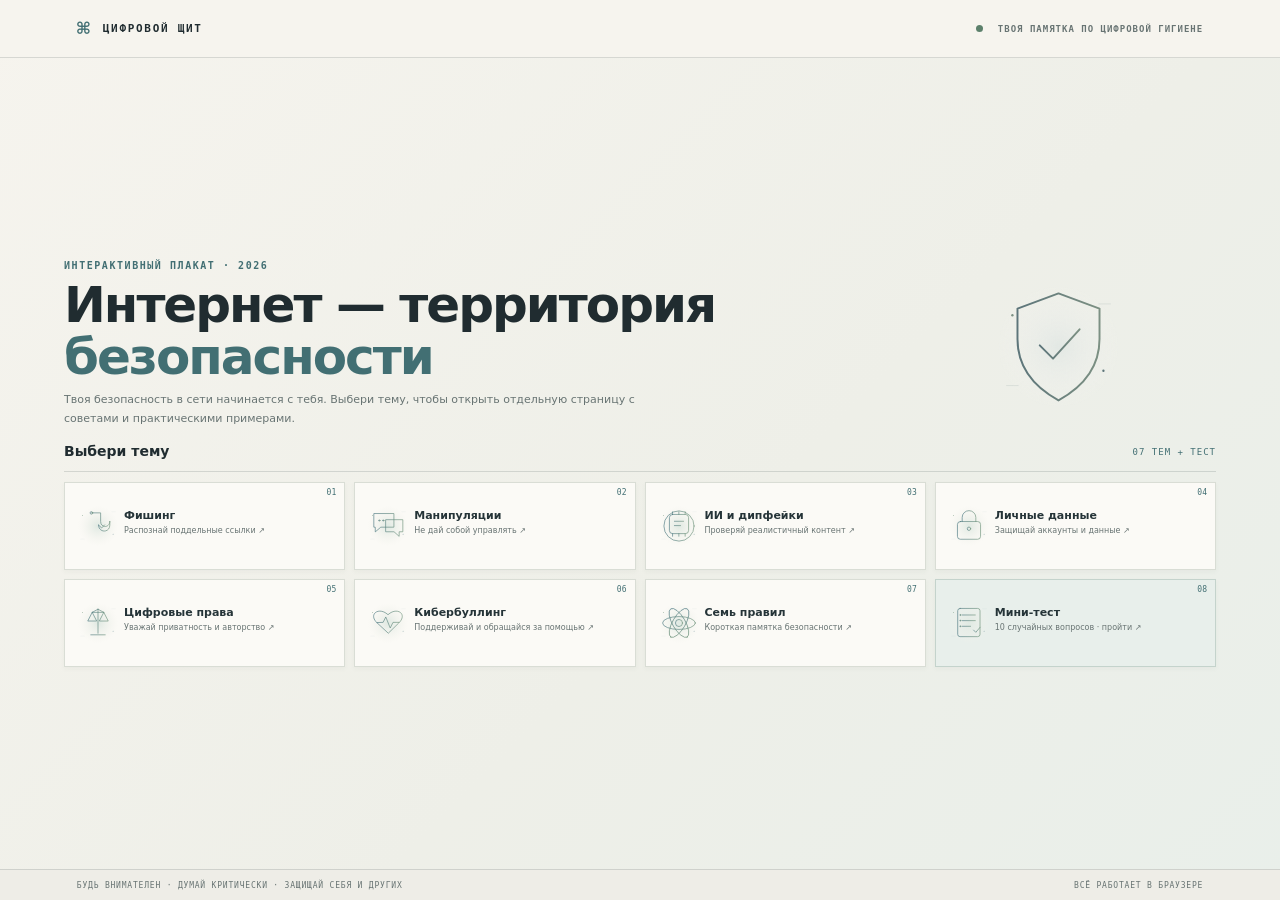
==== index.html @ f597c9ba "First version" ====
<!doctype html><html lang="ru"><head><meta charset="utf-8"><meta name="viewport" content="width=device-width,initial-scale=1"><meta name="theme-color" content="#f3f2ec"><meta name="description" content="Интернет — территория безопасности. Выбери тему и изучай цифровую безопасность."><title>Интернет — территория безопасности</title><link rel="stylesheet" href="style.css"><link rel="stylesheet" href="light-theme.css"></head><body class="home-page"><header class="home-header"><a class="brand" href="index.html"><span class="brand-mark">⌘</span><span>ЦИФРОВОЙ ЩИТ</span></a><span class="home-status"><i></i> ТВОЯ ПАМЯТКА ПО ЦИФРОВОЙ ГИГИЕНЕ</span></header><main class="home-main"><section class="home-intro"><div class="home-copy"><p class="eyebrow">ИНТЕРАКТИВНЫЙ ПЛАКАТ · 2026</p><h1>Интернет — территория <span>безопасности</span></h1><p>Твоя безопасность в сети начинается с тебя. Выбери тему, чтобы открыть отдельную страницу с советами и практическими примерами.</p></div><img src="assets/images/hero-cybersecurity.svg" alt="Цифровой щит защищает устройства" class="home-art"></section><div class="topic-head"><h2>Выбери тему</h2><span>07 ТЕМ + ТЕСТ</span></div><nav class="topic-grid" aria-label="Темы плаката"><a class="topic-tile" href="topics/phishing.html"><span class="topic-n">01</span><img src="assets/images/phishing.svg" alt=""><b>Фишинг</b><span>Распознай поддельные ссылки ↗</span></a><a class="topic-tile" href="topics/social-engineering.html"><span class="topic-n">02</span><img src="assets/images/social-engineering.svg" alt=""><b>Манипуляции</b><span>Не дай собой управлять ↗</span></a><a class="topic-tile" href="topics/ai.html"><span class="topic-n">03</span><img src="assets/images/artificial-intelligence.svg" alt=""><b>ИИ и дипфейки</b><span>Проверяй реалистичный контент ↗</span></a><a class="topic-tile" href="topics/data.html"><span class="topic-n">04</span><img src="assets/images/data-protection.svg" alt=""><b>Личные данные</b><span>Защищай аккаунты и данные ↗</span></a><a class="topic-tile" href="topics/rights.html"><span class="topic-n">05</span><img src="assets/images/digital-law.svg" alt=""><b>Цифровые права</b><span>Уважай приватность и авторство ↗</span></a><a class="topic-tile" href="topics/bullying.html"><span class="topic-n">06</span><img src="assets/images/cyberbullying.svg" alt=""><b>Кибербуллинг</b><span>Поддерживай и обращайся за помощью ↗</span></a><a class="topic-tile" href="topics/rules.html"><span class="topic-n">07</span><img src="assets/images/security-rules.svg" alt=""><b>Семь правил</b><span>Короткая памятка безопасности ↗</span></a><a class="topic-tile topic-quiz-tile" href="quiz.html"><span class="topic-n">08</span><img src="assets/images/quiz.svg" alt=""><b>Мини-тест</b><span>10 случайных вопросов · пройти ↗</span></a></nav></main><footer class="home-footer"><span>БУДЬ ВНИМАТЕЛЕН · ДУМАЙ КРИТИЧЕСКИ · ЗАЩИЩАЙ СЕБЯ И ДРУГИХ</span><span>ВСЁ РАБОТАЕТ В БРАУЗЕРЕ</span></footer></body></html>
---- style.css ----
:root{--bg:#0b1220;--bg2:#101b2d;--card:#17263d;--card2:#1c2d46;--cyan:#00c2ff;--mint:#00d6a3;--text:#f1f5f9;--muted:#94a3b8;--line:rgba(148,163,184,.17);--pink:#ff5c70;--amber:#ffb547;--mono:ui-monospace,'Cascadia Code',Consolas,monospace;--sans:system-ui,-apple-system,'Segoe UI',Arial,sans-serif}*{box-sizing:border-box}html{scroll-behavior:smooth;scroll-padding-top:90px}body{margin:0;background:var(--bg);color:var(--text);font-family:var(--sans);font-size:15px;line-height:1.7;overflow-x:hidden}a{color:inherit;text-decoration:none}button{font:inherit;color:inherit}.skip-link{position:absolute;z-index:20;top:-60px;left:16px;padding:10px 15px;background:var(--cyan);color:var(--bg)}.skip-link:focus{top:12px}:focus-visible{outline:3px solid var(--mint)!important;outline-offset:4px}.site-header{height:78px;display:flex;align-items:center;justify-content:space-between;padding:0 7.1%;border-bottom:1px solid var(--line);position:relative;z-index:5;background:rgba(11,18,32,.92)}.brand{display:flex;gap:11px;align-items:center;font:700 11px var(--mono);letter-spacing:1.7px}.brand-mark{font:700 22px var(--mono);color:var(--cyan);text-shadow:0 0 18px #00c2ff}.site-header nav{display:flex;align-items:center;gap:38px;font-size:12px;color:#b8c5d5}.site-header nav a:hover,footer a:hover{color:var(--cyan)}.nav-quiz{padding:10px 16px;border:1px solid rgba(0,194,255,.4);border-radius:3px;color:var(--cyan)}.nav-quiz span{margin-left:8px}.hero{min-height:650px;padding:65px 7.1% 60px;display:grid;grid-template-columns:1fr 1.04fr;align-items:center;gap:5%;position:relative;max-width:1600px;margin:auto}.eyebrow,.card-kicker,.section-count,.message-top,.help-title,.deepfake-top,.deepfake-foot,.quiz-overline,footer>a:last-child{font:600 10px var(--mono);letter-spacing:1.55px;color:var(--cyan)}.live-dot,.tag-bottom i{width:7px;height:7px;display:inline-block;background:var(--mint);border-radius:50%;box-shadow:0 0 10px var(--mint);margin-right:9px}.hero h1{font-size:clamp(51px,6.15vw,86px);letter-spacing:-5px;line-height:.98;margin:25px 0}.hero h1 span{color:var(--cyan)}.hero-subtitle{font-size:18px;font-weight:700;margin:22px 0 5px}.hero-description{max-width:460px;color:var(--muted);font-size:14px}.button{display:inline-flex;align-items:center;justify-content:space-between;gap:26px;padding:14px 19px;font-weight:700;font-size:12px;border-radius:3px;transition:.2s ease;border:1px solid transparent;cursor:pointer}.button-primary{background:var(--cyan);color:#07121e}.button-primary:hover{background:#6bdcff;transform:translateY(-2px);box-shadow:0 8px 26px #00c2ff40}.hero .button{margin-top:20px}.hero-note{display:flex;align-items:center;gap:13px;color:var(--muted);font-size:10px;line-height:1.5;margin-top:42px}.hero-note b{color:var(--text)}.note-icon{font-size:23px;color:var(--mint)}.hero-art{position:relative;min-height:440px;display:grid;place-items:center}.hero-art>img{position:relative;z-index:1;width:min(100%,500px);filter:drop-shadow(0 15px 55px #00c2ff23)}.hero-orbit{position:absolute;border:1px solid rgba(0,194,255,.17);border-radius:50%;width:410px;height:410px}.orbit-two{width:500px;height:500px;border-style:dashed;animation:spin 80s linear infinite}.float-tag{position:absolute;z-index:2;padding:10px 13px;background:#12233a;border:1px solid rgba(0,194,255,.27);font:600 9px var(--mono);letter-spacing:.8px;box-shadow:0 7px 20px #0004}.tag-top{top:75px;right:5%;color:#bdefff}.tag-top span{color:var(--cyan);margin-right:5px}.tag-bottom{bottom:48px;left:7%;color:#bdefff}.hero-index{position:absolute;bottom:15px;right:0;font:11px var(--mono);color:var(--muted)}@keyframes spin{to{transform:rotate(360deg)}}.ticker{overflow:hidden;border-block:1px solid rgba(0,194,255,.23);background:#0e1c2d;padding:13px 0;white-space:nowrap;font:600 10px var(--mono);letter-spacing:2px;color:#bdd4e3}.ticker div{width:max-content;animation:ticker 38s linear infinite}.ticker b{padding:0 37px;color:var(--mint)}@keyframes ticker{to{transform:translateX(-50%)}}.section-pad{padding:105px max(7.1%,calc((100% - 1320px)/2));}.intro{display:grid;grid-template-columns:1fr .8fr;align-items:end;gap:7%;padding-bottom:65px}.intro h2,.section-heading h2,.bullying-heading h2,.quiz-heading h2{font-size:clamp(36px,4.4vw,60px);line-height:1.08;letter-spacing:-2px;margin:17px 0 0}.intro-copy{color:var(--muted);max-width:435px;margin:0 0 8px}.section-heading{display:flex;align-items:end;justify-content:space-between;margin-bottom:38px}.section-count{font-size:12px;border-bottom:1px solid var(--cyan);padding-bottom:8px}.feature-section{padding-top:36px}.feature-card{background:var(--bg2);border:1px solid var(--line);padding:38px;display:grid;grid-template-columns:.8fr 1fr;column-gap:6%;align-items:center;margin-bottom:22px;position:relative}.feature-visual{min-height:240px;display:grid;place-items:center;background:radial-gradient(ellipse,#112d45 0%,transparent 70%)}.feature-visual img{width:min(100%,340px);max-height:270px}.feature-content h3,.ai-copy h3{font-size:35px;letter-spacing:-1.2px;line-height:1.12;margin:9px 0 14px}.feature-content>p:not(.card-kicker),.ai-copy>p,.rights-copy>p:not(.eyebrow),.bullying-heading>div>p:not(.eyebrow){color:var(--muted);font-size:13px}.card-kicker{margin:0}.sign-list{border-top:1px solid var(--line);margin-top:23px;padding-top:15px}.sign-list h4,.scenario-wrap h4{font:600 9px var(--mono);letter-spacing:1px;color:var(--muted);margin:0 0 9px}.sign-list ul{list-style:none;margin:0;padding:0;display:grid;grid-template-columns:1fr 1fr;gap:7px 14px;color:#c4d0dc;font-size:10px}.sign-list li:before{content:'↗';color:var(--cyan);margin-right:7px}.message-card{grid-column:1/-1;text-align:left;background:#111f32;border:1px solid rgba(255,92,112,.28);padding:17px 20px;margin-top:27px;cursor:pointer;transition:.2s}.message-card:hover{border-color:var(--pink)}.message-top{display:flex;justify-content:space-between;font-size:8px;color:var(--muted)}.message-alert{color:var(--pink)}.message-from{display:block;margin:12px 0;font-weight:700;font-size:12px}.message-from small{display:block;color:var(--muted);font-weight:400}.message-text{font:12px/1.8 var(--mono);color:#cbd5e1}.message-text u{color:var(--pink)}.message-cta{display:flex;justify-content:space-between;color:var(--cyan);font-size:10px;margin-top:12px}.message-explanation{display:block;margin-top:15px;border-top:1px solid var(--line);padding-top:13px;color:#c7d5e2;font-size:12px}.message-explanation b{color:var(--mint)}.social-card{grid-template-columns:1fr .8fr}.social-card .feature-visual{grid-column:2;grid-row:1}.signal-row{display:flex;gap:8px;margin-top:23px}.signal-row span,.rights-tags span{border:1px solid rgba(255,181,71,.34);color:var(--amber);padding:5px 9px;font:600 8px var(--mono);letter-spacing:.7px}.scenario-wrap{grid-column:1/-1;margin-top:21px;border-top:1px solid var(--line);padding-top:20px}.scenario-grid{display:grid;grid-template-columns:1fr 1fr;gap:9px}.scenario{display:flex;text-align:left;align-items:flex-start;gap:12px;background:#142238;border:1px solid transparent;padding:13px;cursor:pointer}.scenario:hover,.scenario[aria-expanded=true]{border-color:#00c2ff70}.scenario-icon{color:var(--amber);font-size:18px}.scenario b,.scenario small,.scenario em{display:block}.scenario b{font-size:11px}.scenario small{font-size:9px;color:var(--muted)}.scenario em{display:none;font-style:normal;color:var(--mint);font-size:10px;padding-top:8px}.scenario[aria-expanded=true] em{display:block}.scenario-plus{margin-left:auto;color:var(--cyan)}.ai-section{background:#0e1929;border-block:1px solid var(--line)}.ai-grid{display:grid;grid-template-columns:1.06fr .94fr;gap:6%;align-items:stretch}.ai-copy{position:relative}.ai-copy>img{width:90px;float:right;margin:8px 12px 15px 20px}.ai-copy h3{font-size:42px}.ai-advice{display:grid;grid-template-columns:34px 1fr;gap:12px 8px;margin-top:22px;color:#c8d4e1;font-size:11px}.ai-advice span{color:var(--cyan);font:700 11px var(--mono)}.deepfake-card{background:var(--card);border:1px solid var(--line);padding:24px;position:relative}.deepfake-top{display:flex;justify-content:space-between;font-size:8px}.scan-label{color:var(--mint)}.deepfake-card>img{width:100%;height:155px;object-fit:contain;margin:12px 0}.deepfake-card h3{font-size:21px;margin:0}.deepfake-card>p:not(.deepfake-foot){font-size:11px;color:var(--muted)}.clue-list{display:grid;grid-template-columns:1fr 1fr;gap:11px;margin-top:20px}.clue-list span{font-size:9px;color:#c9d4df}.clue-list b{color:var(--cyan);font:600 10px var(--mono);margin-right:5px}.deepfake-foot{font-size:8px;color:var(--mint);margin:22px 0 0}.data-section{background:var(--bg)}.data-layout{display:grid;grid-template-columns:.88fr 1fr;gap:7%;align-items:center}.data-illustration{position:relative;min-height:340px;display:grid;place-items:center;background:radial-gradient(ellipse,#10273b,transparent 67%)}.data-illustration img{width:90%;max-width:390px}.data-stamp{position:absolute;bottom:11%;left:7%;border:1px solid var(--mint);padding:10px 12px;color:var(--mint);font:700 10px/1.15 var(--mono);transform:rotate(-8deg)}.data-stamp span{font-size:20px;margin-left:7px}.data-content>p{color:var(--muted);font-size:13px}.data-points{margin:23px 0}.data-points>div{display:grid;grid-template-columns:35px 1fr;gap:10px;border-top:1px solid var(--line);padding:11px 0}.data-points>div>span{font:700 11px var(--mono);color:var(--mint)}.data-points p{margin:0;color:var(--muted);font-size:10px}.data-points b{font-size:12px;color:var(--text)}.password-card{display:flex;width:100%;align-items:center;text-align:left;gap:15px;background:var(--card);border:1px solid var(--line);padding:14px;cursor:pointer}.password-card:hover{border-color:var(--mint)}.password-card img{width:62px;height:52px;object-fit:contain}.password-card b,.password-card small,.password-card em{display:block}.password-card b{font-size:12px}.password-card small{font-size:9px;color:var(--muted)}.password-card em{font-size:10px;color:#c5d2df;font-style:normal;margin-top:10px}.password-card code{color:var(--mint)}.password-toggle{color:var(--cyan);font-size:19px;margin-left:auto}.rights-section{background:#101b2c;display:grid;grid-template-columns:1fr 1fr;gap:9%;align-items:center;border-block:1px solid var(--line)}.rights-visual img{width:100%;max-width:450px}.rights-copy h2{font-size:clamp(44px,5.3vw,69px);line-height:.98;letter-spacing:-3px;margin:16px 0}.rights-tags{display:flex;gap:8px;margin-top:23px}.rights-tags span{color:var(--cyan);border-color:#00c2ff50}.bullying-section{background:#0b1423}.bullying-heading{display:grid;grid-template-columns:.9fr 1.1fr;align-items:center;gap:7%}.bullying-heading>div>p:not(.eyebrow){max-width:410px}.bullying-heading img{width:100%;max-height:310px;object-fit:contain}.help-panel{margin-top:30px;padding:23px;background:var(--bg2);border:1px solid var(--line)}.help-title{display:flex;justify-content:space-between;padding-bottom:14px;border-bottom:1px solid var(--line);color:var(--cyan);font-size:8px}.help-title span:last-child{color:var(--muted)}.help-steps{display:grid;grid-template-columns:repeat(5,1fr);gap:15px;padding-top:20px}.help-steps>div{display:flex;flex-direction:column;gap:10px}.help-steps b{font:700 17px var(--mono);color:var(--mint)}.help-steps span{font-size:10px;color:#cbd5e1;line-height:1.5}.rules-section{background:#0f1b2d;border-block:1px solid var(--line)}.rules-section .section-heading{align-items:center}.rules-art img{width:180px;height:140px;object-fit:contain}.rules-grid{display:grid;grid-template-columns:repeat(4,1fr);gap:10px}.rules-grid article{min-height:140px;background:var(--card);padding:17px;position:relative;border:1px solid transparent;transition:.2s}.rules-grid article:hover{border-color:#00c2ff65;transform:translateY(-3px)}.rules-grid article>b{font:600 10px var(--mono);color:var(--cyan)}.rules-grid article p{font-size:11px;font-weight:600;line-height:1.5;margin:15px 0 0}.rules-grid article>span{position:absolute;right:15px;top:13px;color:#00d6a380;font-size:19px}.rules-grid .rule-help{grid-column:span 2;background:linear-gradient(120deg,#153149,#173044)}.quiz-section{background:var(--bg);padding-bottom:95px}.quiz-heading{display:flex;align-items:center;justify-content:space-between}.quiz-heading>div:first-child{max-width:590px}.quiz-heading p:not(.eyebrow){max-width:420px;color:var(--muted);font-size:12px}.quiz-illustration img{width:190px;height:150px;object-fit:contain}.quiz-shell{margin-top:28px;min-height:270px;background:var(--bg2);border:1px solid var(--line);padding:34px}.quiz-start{display:flex;align-items:center;justify-content:space-between;gap:35px}.quiz-start h3{font-size:30px;line-height:1.15;margin:10px 0}.quiz-start p{max-width:490px;color:var(--muted);font-size:11px}.quiz-overline{font-size:8px}.quiz-meta{display:flex;gap:18px;color:var(--mint);font:10px var(--mono);margin-top:20px}.quiz-stage[hidden],.quiz-result[hidden],.quiz-start[hidden]{display:none}.quiz-progress-row{display:flex;justify-content:space-between;color:var(--muted);font:10px var(--mono)}.progress-track{height:4px;background:#28394d;margin:11px 0 24px}.progress-fill{height:100%;background:linear-gradient(90deg,var(--cyan),var(--mint));transition:width .3s}.question-category{font:9px var(--mono);color:var(--mint);letter-spacing:1px}.quiz-stage h3{font-size:21px;line-height:1.4;margin:11px 0 20px}.answer-grid{display:grid;grid-template-columns:1fr 1fr;gap:9px}.answer-option{min-height:48px;text-align:left;padding:12px 15px;border:1px solid #314259;background:#142238;cursor:pointer;font-size:11px;transition:.18s}.answer-option:hover:not(:disabled){border-color:var(--cyan);background:#183049}.answer-option[aria-pressed=true]{border-color:var(--cyan);background:#103147}.answer-option:disabled{cursor:default}.answer-option.correct{border-color:var(--mint);background:#10362f}.answer-option.incorrect{border-color:var(--pink);background:#3b202e}.quiz-feedback{margin-top:16px;padding:13px;border-left:2px solid var(--mint);background:#102b29;color:#d3e6df;font-size:11px}.quiz-feedback.wrong{border-color:var(--pink);background:#2c202b}.quiz-feedback strong{display:block;margin-bottom:4px;color:var(--mint)}.quiz-feedback.wrong strong{color:#ff8998}.quiz-actions{display:flex;justify-content:flex-end;margin-top:15px}.quiz-actions .button{padding:11px 15px}.quiz-result{text-align:center;max-width:650px;margin:0 auto;padding:12px}.quiz-result img{width:115px;height:115px;object-fit:contain}.quiz-result h3{font-size:32px;margin:6px 0}.quiz-result p{color:var(--muted);font-size:12px}.result-score{font:700 48px var(--mono);color:var(--mint);margin:8px}.result-stats{display:flex;justify-content:center;gap:28px;color:#c5d2df;font-size:11px}.result-badge{color:var(--cyan);font-size:16px;font-weight:800;margin:12px}.result-actions{display:flex;justify-content:center;gap:12px;margin-top:20px}.button-outline{border-color:#00c2ff75;color:var(--cyan);background:transparent}.button-outline:hover{background:#00c2ff16}.quiz-privacy{text-align:center;color:var(--muted);font-size:9px;margin:13px}.closing{position:relative;overflow:hidden;text-align:center;background:#0f1d30;border-block:1px solid rgba(0,194,255,.18);padding-block:94px}.closing-glow{position:absolute;width:430px;height:230px;border-radius:50%;background:#00c2ff1b;filter:blur(75px);top:0;left:calc(50% - 215px)}.closing>*:not(.closing-glow){position:relative}.closing h2{font-size:clamp(39px,5vw,65px);line-height:1.1;letter-spacing:-2.5px;margin:15px 0}.closing h2 span{color:var(--cyan)}.closing>p:not(.eyebrow){max-width:540px;margin:0 auto 20px;color:var(--muted);font-size:12px}.closing strong{display:block;font:600 9px var(--mono);letter-spacing:1.5px;color:var(--mint);margin-bottom:24px}.closing-decoration{position:absolute!important;right:8%;bottom:30px;color:#94a3b825;font:700 14px/1.4 var(--mono);text-align:left;letter-spacing:2px}.closing-decoration span{color:#00c2ff55;margin-left:8px}footer{padding:22px 7.1%;display:flex;align-items:center;justify-content:space-between;color:var(--muted);font-size:9px}footer>a:last-child{font-size:8px}@media(max-width:800px){.hero{grid-template-columns:1fr 1fr;padding-top:50px;min-height:560px}.hero h1{font-size:57px;letter-spacing:-3px}.hero-art{min-height:360px}.hero-orbit{width:300px;height:300px}.orbit-two{width:360px;height:360px}.section-pad{padding:75px 6%}.feature-card{padding:27px;gap:4%}.feature-visual{min-height:190px}.sign-list ul{grid-template-columns:1fr}.help-steps{grid-template-columns:repeat(3,1fr)}.rules-grid{grid-template-columns:repeat(2,1fr)}.site-header{padding-inline:5%}.site-header nav{gap:17px}.data-layout{gap:4%}}@media(max-width:600px){body{font-size:14px}.site-header{height:64px}.brand{font-size:9px}.site-header nav{gap:12px;font-size:10px}.site-header nav a:nth-child(-n+2){display:none}.nav-quiz{padding:8px 10px}.hero{grid-template-columns:1fr;padding:50px 7% 38px;gap:0}.hero h1{font-size:59px}.hero-art{min-height:310px;grid-row:1;margin-bottom:5px}.hero-art>img{width:min(88%,370px)}.hero-orbit{width:265px;height:265px}.orbit-two{width:315px;height:315px}.tag-top{top:30px}.tag-bottom{bottom:26px}.hero-index{bottom:0}.hero-copy{grid-row:2}.hero-note{margin-top:27px}.ticker{padding:10px}.section-pad{padding:65px 6%}.intro{grid-template-columns:1fr;gap:16px;padding-bottom:40px}.intro h2,.section-heading h2,.bullying-heading h2,.quiz-heading h2{font-size:39px}.section-heading{margin-bottom:25px}.feature-section{padding-top:15px}.feature-card{grid-template-columns:1fr;padding:20px;gap:12px}.feature-visual{min-height:150px;grid-row:1}.feature-visual img{height:150px}.feature-content{grid-row:2}.feature-content h3{font-size:29px}.sign-list ul{font-size:9px}.message-card{padding:14px;grid-row:3}.message-top{font-size:7px}.social-card .feature-visual{grid-column:1;grid-row:1}.social-card .feature-content{grid-row:2}.scenario-wrap{grid-row:3}.scenario-grid{grid-template-columns:1fr}.ai-grid,.data-layout,.rights-section,.bullying-heading{grid-template-columns:1fr;gap:28px}.ai-copy h3{font-size:36px}.deepfake-card{padding:20px}.data-illustration{min-height:240px}.data-illustration img{max-height:250px}.rights-visual{grid-row:2}.rights-visual img{max-height:250px}.rights-copy h2{font-size:54px}.bullying-heading img{grid-row:1;max-height:230px}.bullying-heading>div{grid-row:2}.help-steps{grid-template-columns:1fr 1fr}.help-steps>div:last-child{grid-column:1/-1}.rules-art img{width:100px;height:100px}.rules-grid article{min-height:130px;padding:14px}.rules-grid article p{font-size:10px}.rules-grid .rule-help{grid-column:span 2}.quiz-heading{align-items:center}.quiz-illustration img{width:105px;height:110px}.quiz-shell{padding:22px 18px;min-height:280px}.quiz-start{display:block}.quiz-start h3{font-size:27px}.quiz-start .button{margin-top:14px}.quiz-meta{gap:11px;font-size:8px}.quiz-stage h3{font-size:18px}.answer-grid{grid-template-columns:1fr}.answer-option{min-height:44px}.result-actions{flex-direction:column;align-items:center}.result-actions .button{width:100%;max-width:260px}.closing{padding-block:76px}.closing h2{font-size:42px}.closing-decoration{display:none}footer{padding:18px 6%;gap:12px;flex-wrap:wrap}footer>span{order:3;width:100%;text-align:center}}@media(prefers-reduced-motion:reduce){*,*::before,*::after{scroll-behavior:auto!important;animation-duration:.01ms!important;animation-iteration-count:1!important;transition-duration:.01ms!important}}

/* Navigation poster and individual static topic pages */
.home-page{height:100svh;min-height:590px;overflow:hidden;display:flex;flex-direction:column;background:radial-gradient(ellipse at 78% 12%,#102b40 0,transparent 38%),var(--bg)}.home-header,.detail-header{height:58px;flex:0 0 58px;padding:0 6%;display:flex;align-items:center;justify-content:space-between;border-bottom:1px solid var(--line)}.home-status{font:600 9px var(--mono);letter-spacing:1px;color:var(--muted)}.home-status i{display:inline-block;width:7px;height:7px;border-radius:50%;background:var(--mint);margin-right:8px;box-shadow:0 0 8px var(--mint)}.home-main{width:min(1180px,90%);margin:0 auto;flex:1;min-height:0;display:flex;flex-direction:column;justify-content:center;padding:12px 0}.home-intro{display:flex;align-items:center;justify-content:space-between;min-height:140px}.home-copy{max-width:730px}.home-copy .eyebrow{margin:0}.home-copy h1{font-size:clamp(30px,4.1vw,50px);line-height:1.04;letter-spacing:-2px;margin:8px 0}.home-copy h1 span{color:var(--cyan)}.home-copy>p:last-child{font-size:11px;color:var(--muted);margin:5px 0;max-width:600px}.home-art{width:130px;height:125px;object-fit:contain;margin-right:8%}.topic-head{display:flex;align-items:center;justify-content:space-between;margin:7px 0 10px;border-bottom:1px solid var(--line);padding-bottom:7px}.topic-head h2{font-size:14px;margin:0}.topic-head>span{font:9px var(--mono);color:var(--cyan);letter-spacing:1px}.topic-grid{display:grid;grid-template-columns:repeat(4,1fr);gap:9px}.topic-tile{height:88px;position:relative;display:grid;grid-template-columns:47px 1fr;grid-template-rows:1fr 1fr;align-items:center;background:linear-gradient(115deg,#14243a,#111d30);border:1px solid var(--line);padding:8px 12px;transition:transform .18s,border-color .18s,background .18s;overflow:hidden}.topic-tile:hover{transform:translateY(-2px);border-color:#00c2ff80;background:#17304a}.topic-tile img{grid-column:1;grid-row:1/3;width:42px;height:50px;object-fit:contain}.topic-tile b{grid-column:2;grid-row:1;align-self:end;font-size:11px}.topic-tile>span:last-child{grid-column:2;grid-row:2;align-self:start;color:var(--muted);font-size:8px;line-height:1.35}.topic-n{position:absolute;right:8px;top:5px;color:#7c91a780;font:8px var(--mono)}.topic-quiz-tile{border-color:#00c2ff50;background:linear-gradient(115deg,#123249,#14273a)}.home-footer{height:31px;flex:0 0 31px;padding:0 6%;display:flex;align-items:center;justify-content:space-between;border-top:1px solid var(--line);font:8px var(--mono);letter-spacing:.8px;color:var(--muted)}.detail-page{min-height:100vh;background:radial-gradient(ellipse at 85% 10%,#10283b 0,transparent 30%),var(--bg)}.detail-header .back-home,.back-link{color:var(--cyan);font-size:11px}.detail-main{width:min(1040px,88%);margin:0 auto;padding:28px 0 55px}.back-link{display:inline-block;margin-bottom:16px}.detail-hero{display:grid;grid-template-columns:1fr 270px;align-items:center;gap:30px;padding:15px 0 30px;border-bottom:1px solid var(--line)}.detail-hero .eyebrow{font-size:9px}.detail-hero h1,.quiz-heading h1{font-size:clamp(36px,5.2vw,58px);line-height:1.03;letter-spacing:-2px;margin:12px 0 15px}.detail-lead{max-width:680px;color:#c1cedc;font-size:14px}.detail-hero img{width:230px;height:220px;object-fit:contain}.detail-grid{display:grid;grid-template-columns:1.25fr .75fr;gap:38px;padding-top:27px}.topic-info{margin-bottom:25px}.topic-info h2{font-size:18px;margin:0 0 12px}.topic-info ul{list-style:none;margin:0;padding:0;display:grid;gap:9px}.topic-info li{position:relative;padding-left:20px;color:#c4d1de;font-size:12px;line-height:1.55}.topic-info li:before{content:'✳';position:absolute;left:0;color:var(--mint);font-size:10px}.detail-aside{align-self:start;background:var(--card);border:1px solid var(--line);padding:20px;position:sticky;top:20px}.detail-aside>span,.example-box>b{font:600 9px var(--mono);letter-spacing:1px;color:var(--mint)}.detail-aside>p{font-size:13px;line-height:1.65}.example-box{background:#102034;border-left:2px solid var(--cyan);padding:12px;margin:16px 0}.example-box>b{color:var(--cyan)}.example-box p{margin:7px 0 0;font-size:11px;color:#c1cedc}.detail-aside .button{margin-top:8px;width:100%}.detail-pagination{display:flex;justify-content:space-between;gap:14px;border-top:1px solid var(--line);padding-top:18px;margin-top:18px}.detail-pagination a{font-size:10px;color:var(--cyan)}.detail-footer{padding:17px 6%;display:flex;justify-content:space-between;border-top:1px solid var(--line);font-size:9px;color:var(--muted)}.detail-footer a{color:var(--cyan)}.quiz-page-main{padding-top:24px}.quiz-page-main .quiz-section{padding:0 0 30px}.quiz-page-main .quiz-heading{align-items:center}.quiz-page-main .quiz-heading h1{font-size:clamp(32px,4.5vw,48px);margin:10px 0}.quiz-page-main .quiz-heading p:not(.eyebrow){max-width:480px;color:var(--muted);font-size:12px}.quiz-page-main .quiz-illustration img{width:155px;height:145px}.quiz-page-main .quiz-shell{margin-top:18px}.quiz-page-main .quiz-privacy{margin-bottom:0}.quiz-load-error{color:#ff8998;font-size:11px;max-width:480px}.answer-letter{color:var(--cyan);font-family:var(--mono);padding-right:5px}@media(max-width:700px){.home-page{min-height:540px}.home-header,.detail-header{height:52px;flex-basis:52px;padding:0 5%}.home-status{font-size:7px;letter-spacing:.3px}.home-main{width:90%;padding:7px 0}.home-intro{min-height:104px}.home-copy h1{font-size:clamp(27px,6vw,38px);letter-spacing:-1px}.home-copy>p:last-child{font-size:9px;max-width:480px}.home-art{width:86px;height:90px;margin-right:0}.topic-head{margin:4px 0 7px}.topic-grid{grid-template-columns:repeat(2,1fr);gap:6px}.topic-tile{height:70px;grid-template-columns:38px 1fr;padding:6px 9px}.topic-tile img{width:35px;height:43px}.topic-tile b{font-size:10px}.topic-tile>span:last-child{font-size:7px}.home-footer{height:26px;flex-basis:26px;font-size:6px;letter-spacing:.3px;padding:0 4%}.detail-main{width:90%;padding-top:18px}.detail-hero{grid-template-columns:1fr 110px;gap:5px;padding:9px 0 18px}.detail-hero h1{font-size:35px;letter-spacing:-1px}.detail-hero img{width:110px;height:130px}.detail-lead{font-size:12px}.detail-grid{grid-template-columns:1fr;gap:4px;padding-top:20px}.detail-aside{position:static;grid-row:1}.detail-aside>p{font-size:12px}.topic-info h2{font-size:16px}.topic-info li{font-size:11px}.detail-pagination{margin-top:7px}.detail-pagination a{font-size:9px}.detail-footer{gap:10px;font-size:8px}.quiz-page-main .quiz-illustration img{width:90px;height:100px}.quiz-page-main .quiz-heading h1{font-size:32px}.quiz-page-main .quiz-shell{padding:20px 16px}.quiz-page-main .quiz-meta{flex-wrap:wrap}}@media(max-height:650px) and (min-width:701px){.home-header{height:48px;flex-basis:48px}.home-main{padding:4px 0}.home-intro{min-height:95px}.home-art{height:85px}.topic-tile{height:74px}.home-footer{height:25px;flex-basis:25px}}@media(max-width:380px){.home-status{display:none}.home-copy h1{font-size:26px}.topic-tile{height:66px}.topic-tile>span:last-child{font-size:6.5px}.home-footer span:last-child{display:none}}
---- light-theme.css ----
/* Светлая редакционная тема: бумажный фон, спокойные акценты, без свечения. */
:root{--bg:#f3f2ec;--bg2:#ebeae3;--card:#fffefa;--card2:#f1f0e9;--cyan:#426f73;--mint:#5c806b;--text:#202c30;--muted:#687473;--line:rgba(44,65,64,.16);--pink:#b7545b;--amber:#a56f2a;--mono:ui-monospace,'Cascadia Code',Consolas,monospace;--sans:system-ui,-apple-system,'Segoe UI',Arial,sans-serif}
html{scrollbar-color:#b6c2b9 #eeede7}body{background:var(--bg);color:var(--text)}.home-page,.detail-page{background:#f3f2ec;color:var(--text)}.home-page{background:linear-gradient(135deg,#f6f4ee,#eeefe8 58%,#e9efea)}.home-header,.detail-header{background:#f6f4ee;border-color:var(--line)}.brand-mark{color:var(--cyan);text-shadow:none}.home-status,.home-copy>p:last-child,.topic-tile>span:last-child{color:var(--muted)}.home-copy h1 span{color:var(--cyan)}.home-art{filter:saturate(.55)}.topic-head{border-color:var(--line)}.topic-head>span,.topic-n{color:var(--cyan)}.topic-tile,.topic-quiz-tile{background:#fbfaf6;border-color:#d9ddd5;box-shadow:0 2px 5px #34443b0a}.topic-tile:hover{background:#fffefa;border-color:#8daaa0;box-shadow:0 5px 14px #34443b12}.topic-tile b{color:#253438}.topic-quiz-tile{background:#e8efeb;border-color:#c4d3cc}.home-footer,.detail-footer{background:#eeede7;border-color:var(--line);color:var(--muted)}.home-status i,.live-dot,.tag-bottom i{background:var(--mint);box-shadow:none}.eyebrow,.card-kicker,.section-count,.message-top,.help-title,.deepfake-top,.deepfake-foot,.quiz-overline,footer>a:last-child{color:var(--cyan)}.detail-header .back-home,.back-link,.detail-pagination a,.detail-footer a{color:var(--cyan)}.detail-hero{border-color:var(--line)}.detail-lead,.topic-info li,.example-box p{color:#52615f}.topic-info li:before{color:var(--mint)}.detail-aside{background:#fffefa;border-color:var(--line);box-shadow:0 4px 16px #39463d0c}.detail-aside>span{color:var(--mint)}.example-box{background:#edf2ee;border-color:var(--cyan)}.example-box>b{color:var(--cyan)}.detail-pagination{border-color:var(--line)}.button-primary{background:#426f73;color:#fffefa}.button-primary:hover{background:#355e62;box-shadow:0 4px 12px #355e621a}.button-outline{border-color:#78928c;color:#355e62}.button-outline:hover{background:#e7eeea}.button:focus-visible{outline-color:#426f73!important}.site-header{background:#f6f4ee;border-color:var(--line)}.site-header nav{color:#52615f}.nav-quiz{color:#355e62;border-color:#9db1a8}.ticker{background:#e9eee9;border-color:#cdd8d0;color:#4b5d5a}.ticker b{color:#769581}.intro-copy,.feature-content>p:not(.card-kicker),.ai-copy>p,.rights-copy>p:not(.eyebrow),.bullying-heading>div>p:not(.eyebrow){color:var(--muted)}.feature-card,.deepfake-card,.help-panel,.quiz-shell{background:#fffefa;border-color:var(--line);box-shadow:0 5px 20px #33423a0b}.feature-visual,.data-illustration{background:radial-gradient(ellipse,#e1eae4 0%,transparent 70%)}.sign-list,.scenario-wrap{border-color:var(--line)}.sign-list h4,.scenario-wrap h4{color:var(--muted)}.sign-list ul,.scenario b{color:#344342}.sign-list li:before{color:var(--cyan)}.message-card{background:#f6eeeb;border-color:#dfb8b5;color:var(--text)}.message-card:hover{border-color:#c77b78}.message-alert,.message-text u{color:var(--pink)}.message-top{color:var(--muted)}.message-from small,.message-explanation{color:var(--muted)}.message-text{color:#354341}.message-cta{color:var(--cyan)}.message-explanation{border-color:var(--line)}.message-explanation b{color:var(--mint)}.scenario{background:#f3f3ed;border-color:#e0e2da;color:var(--text)}.scenario:hover,.scenario[aria-expanded=true]{border-color:#8ca79b;background:#f7faf6}.scenario-icon{color:var(--amber)}.scenario small{color:var(--muted)}.scenario em{color:#477257}.scenario-plus{color:var(--cyan)}.signal-row span{color:#8c672e;border-color:#d8c4a4}.ai-section,.rules-section{background:#ebece5;border-color:var(--line)}.ai-advice{color:#465450}.ai-advice span,.clue-list b{color:var(--cyan)}.deepfake-card{background:#f8f7f2}.deepfake-top{color:var(--muted)}.scan-label{color:var(--mint)}.deepfake-card>p:not(.deepfake-foot){color:var(--muted)}.clue-list span{color:#42514e}.deepfake-foot{color:var(--mint)}.data-section,.bullying-section{background:#f3f2ec}.data-content>p,.data-points p{color:var(--muted)}.data-points>div{border-color:var(--line)}.data-points>div>span{color:var(--mint)}.data-points b{color:var(--text)}.data-stamp{color:#537b69;border-color:#789785}.password-card{background:#fffefa;border-color:var(--line)}.password-card:hover{border-color:#91a99c}.password-card small{color:var(--muted)}.password-card em{color:#465450}.password-card code{color:#477257}.password-toggle{color:var(--cyan)}.rights-section{background:#e9ede7;border-color:var(--line)}.rights-tags span{color:#466c67;border-color:#a5b7ac}.help-panel{background:#fffefa}.help-title{border-color:var(--line)}.help-title span:last-child{color:var(--muted)}.help-steps span{color:#4a5855}.help-steps b{color:var(--mint)}.rules-grid article{background:#fffefa;border-color:#dfe2da}.rules-grid article:hover{border-color:#91a99c;box-shadow:0 4px 14px #34443b0d}.rules-grid article>b{color:var(--cyan)}.rules-grid article>span{color:#6b907b}.rules-grid .rule-help{background:#e4ece6}.quiz-section{background:transparent}.quiz-start p,.quiz-heading p:not(.eyebrow){color:var(--muted)}.quiz-meta{color:#52795f}.quiz-overline{color:var(--cyan)}.progress-track{background:#e1e4dd}.progress-fill{background:#628c79}.question-category{color:#547b64}.quiz-progress-row{color:var(--muted)}.quiz-stage h3{color:var(--text)}.answer-option{background:#f5f4ef;border-color:#d8ddd5;color:#263432}.answer-option:hover:not(:disabled){border-color:#77978a;background:#edf2ed}.answer-option[aria-pressed=true]{border-color:#648779;background:#e7efea}.answer-option.correct{border-color:#6d987c;background:#e4f0e6;color:#294f36}.answer-option.incorrect{border-color:#ca8b8b;background:#f7e8e6;color:#743d40}.quiz-feedback{background:#e9f1e9;border-color:#6f9479;color:#364e3d}.quiz-feedback.wrong{background:#f5e9e7;border-color:#bd7778;color:#664144}.quiz-feedback strong{color:#416f50}.quiz-feedback.wrong strong{color:#9c4d53}.answer-letter{color:var(--cyan)}.quiz-result img{filter:saturate(.7)}.result-score,.result-badge{color:#4e7965}.result-stats{color:#52615f}.closing{background:#e8eee9;border-color:#d4ded6}.closing-glow{display:none}.closing h2 span{color:var(--cyan)}.closing>p:not(.eyebrow){color:var(--muted)}.closing strong{color:#52795f}.closing-decoration{color:#9aa69b55}.closing-decoration span{color:#73978377}.float-tag{background:#fffefa;border-color:#d2ddd5;color:#405552;box-shadow:0 2px 8px #33443c0d}.hero-orbit{border-color:#aebeb4}.hero-orbit.orbit-two{border-color:#c6d0c7}.hero-art>img{filter:saturate(.55);}.hero-index{color:var(--muted)}.hero h1 span{color:var(--cyan)}.button-primary:disabled{opacity:.65}.topic-page code{color:#477257}
@media(max-width:700px){.home-page{background:linear-gradient(150deg,#f6f4ee,#e9eee8)}.topic-tile{box-shadow:none}.detail-aside{box-shadow:none}}
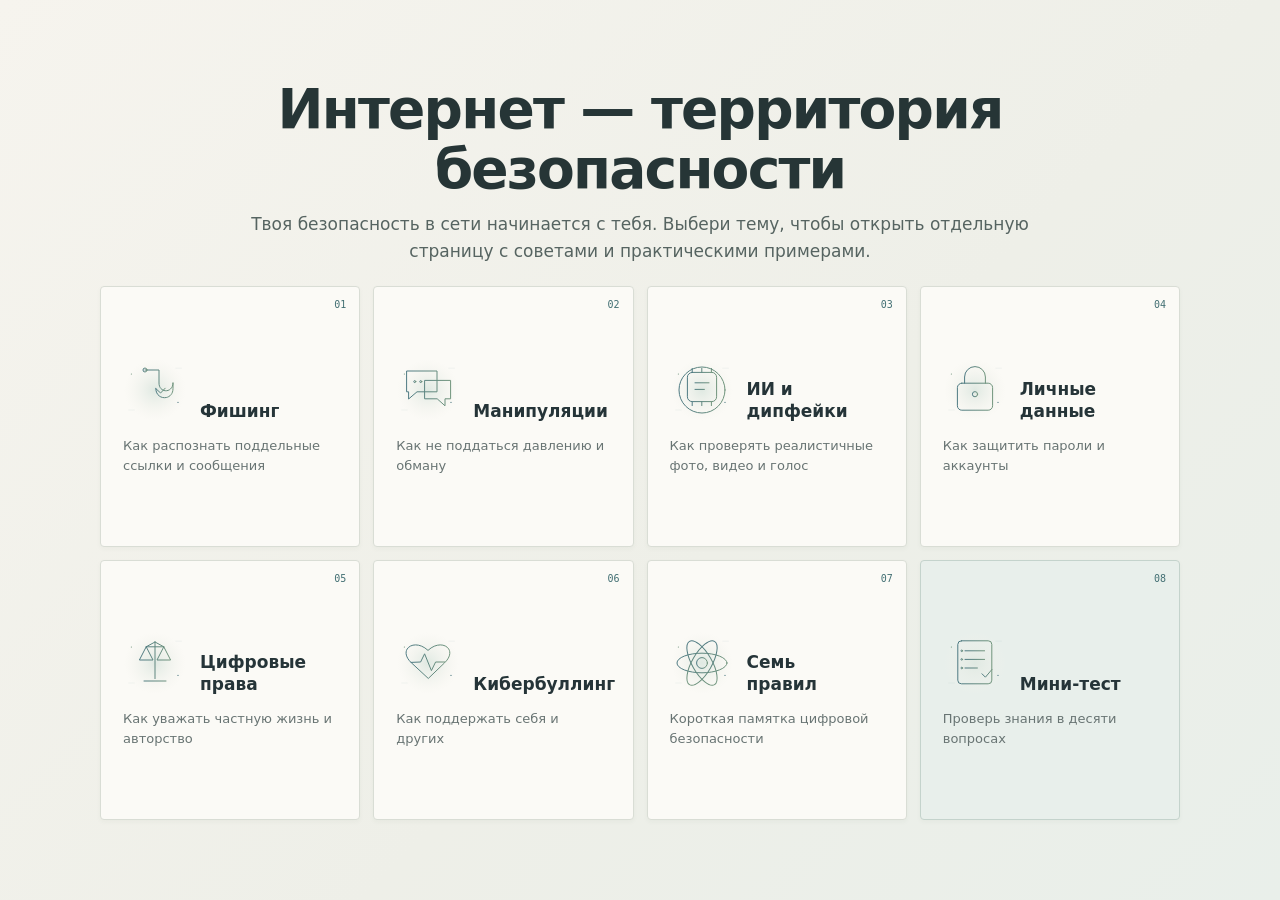
==== commit 061472d5: "Обновил главную страницу" ====
--- a/index.html
+++ b/index.html
@@ -1 +1 @@
-<!doctype html><html lang="ru"><head><meta charset="utf-8"><meta name="viewport" content="width=device-width,initial-scale=1"><meta name="theme-color" content="#f3f2ec"><meta name="description" content="Интернет — территория безопасности. Выбери тему и изучай цифровую безопасность."><title>Интернет — территория безопасности</title><link rel="stylesheet" href="style.css"><link rel="stylesheet" href="light-theme.css"></head><body class="home-page"><header class="home-header"><a class="brand" href="index.html"><span class="brand-mark">⌘</span><span>ЦИФРОВОЙ ЩИТ</span></a><span class="home-status"><i></i> ТВОЯ ПАМЯТКА ПО ЦИФРОВОЙ ГИГИЕНЕ</span></header><main class="home-main"><section class="home-intro"><div class="home-copy"><p class="eyebrow">ИНТЕРАКТИВНЫЙ ПЛАКАТ · 2026</p><h1>Интернет — территория <span>безопасности</span></h1><p>Твоя безопасность в сети начинается с тебя. Выбери тему, чтобы открыть отдельную страницу с советами и практическими примерами.</p></div><img src="assets/images/hero-cybersecurity.svg" alt="Цифровой щит защищает устройства" class="home-art"></section><div class="topic-head"><h2>Выбери тему</h2><span>07 ТЕМ + ТЕСТ</span></div><nav class="topic-grid" aria-label="Темы плаката"><a class="topic-tile" href="topics/phishing.html"><span class="topic-n">01</span><img src="assets/images/phishing.svg" alt=""><b>Фишинг</b><span>Распознай поддельные ссылки ↗</span></a><a class="topic-tile" href="topics/social-engineering.html"><span class="topic-n">02</span><img src="assets/images/social-engineering.svg" alt=""><b>Манипуляции</b><span>Не дай собой управлять ↗</span></a><a class="topic-tile" href="topics/ai.html"><span class="topic-n">03</span><img src="assets/images/artificial-intelligence.svg" alt=""><b>ИИ и дипфейки</b><span>Проверяй реалистичный контент ↗</span></a><a class="topic-tile" href="topics/data.html"><span class="topic-n">04</span><img src="assets/images/data-protection.svg" alt=""><b>Личные данные</b><span>Защищай аккаунты и данные ↗</span></a><a class="topic-tile" href="topics/rights.html"><span class="topic-n">05</span><img src="assets/images/digital-law.svg" alt=""><b>Цифровые права</b><span>Уважай приватность и авторство ↗</span></a><a class="topic-tile" href="topics/bullying.html"><span class="topic-n">06</span><img src="assets/images/cyberbullying.svg" alt=""><b>Кибербуллинг</b><span>Поддерживай и обращайся за помощью ↗</span></a><a class="topic-tile" href="topics/rules.html"><span class="topic-n">07</span><img src="assets/images/security-rules.svg" alt=""><b>Семь правил</b><span>Короткая памятка безопасности ↗</span></a><a class="topic-tile topic-quiz-tile" href="quiz.html"><span class="topic-n">08</span><img src="assets/images/quiz.svg" alt=""><b>Мини-тест</b><span>10 случайных вопросов · пройти ↗</span></a></nav></main><footer class="home-footer"><span>БУДЬ ВНИМАТЕЛЕН · ДУМАЙ КРИТИЧЕСКИ · ЗАЩИЩАЙ СЕБЯ И ДРУГИХ</span><span>ВСЁ РАБОТАЕТ В БРАУЗЕРЕ</span></footer></body></html>+<!doctype html><html lang="ru"><head><meta charset="utf-8"><meta name="viewport" content="width=device-width,initial-scale=1"><meta name="theme-color" content="#f3f2ec"><meta name="description" content="Выбери раздел и изучи, как безопасно вести себя в Интернете."><title>Интернет — территория безопасности</title><link rel="stylesheet" href="style.css"><link rel="stylesheet" href="light-theme.css"></head><body class="home-page"><main class="home-main"><section class="home-intro"><h1>Интернет — территория безопасности</h1><p>Твоя безопасность в сети начинается с тебя. Выбери тему, чтобы открыть отдельную страницу с советами и практическими примерами.</p></section><nav class="topic-grid" aria-label="Разделы плаката"><a class="topic-tile" href="topics/phishing.html"><span class="topic-n">01</span><div class="tile-heading"><img src="assets/images/phishing.svg" alt=""><b>Фишинг</b></div><span>Как распознать поддельные ссылки и сообщения</span></a><a class="topic-tile" href="topics/social-engineering.html"><span class="topic-n">02</span><div class="tile-heading"><img src="assets/images/social-engineering.svg" alt=""><b>Манипуляции</b></div><span>Как не поддаться давлению и обману</span></a><a class="topic-tile" href="topics/ai.html"><span class="topic-n">03</span><div class="tile-heading"><img src="assets/images/artificial-intelligence.svg" alt=""><b>ИИ и дипфейки</b></div><span>Как проверять реалистичные фото, видео и голос</span></a><a class="topic-tile" href="topics/data.html"><span class="topic-n">04</span><div class="tile-heading"><img src="assets/images/data-protection.svg" alt=""><b>Личные данные</b></div><span>Как защитить пароли и аккаунты</span></a><a class="topic-tile" href="topics/rights.html"><span class="topic-n">05</span><div class="tile-heading"><img src="assets/images/digital-law.svg" alt=""><b>Цифровые права</b></div><span>Как уважать частную жизнь и авторство</span></a><a class="topic-tile" href="topics/bullying.html"><span class="topic-n">06</span><div class="tile-heading"><img src="assets/images/cyberbullying.svg" alt=""><b>Кибербуллинг</b></div><span>Как поддержать себя и других</span></a><a class="topic-tile" href="topics/rules.html"><span class="topic-n">07</span><div class="tile-heading"><img src="assets/images/security-rules.svg" alt=""><b>Семь правил</b></div><span>Короткая памятка цифровой безопасности</span></a><a class="topic-tile topic-quiz-tile" href="quiz.html"><span class="topic-n">08</span><div class="tile-heading"><img src="assets/images/quiz.svg" alt=""><b>Мини-тест</b></div><span>Проверь знания в десяти вопросах</span></a></nav></main></body></html>
--- a/light-theme.css
+++ b/light-theme.css
@@ -2,3 +2,9 @@
 :root{--bg:#f3f2ec;--bg2:#ebeae3;--card:#fffefa;--card2:#f1f0e9;--cyan:#426f73;--mint:#5c806b;--text:#202c30;--muted:#687473;--line:rgba(44,65,64,.16);--pink:#b7545b;--amber:#a56f2a;--mono:ui-monospace,'Cascadia Code',Consolas,monospace;--sans:system-ui,-apple-system,'Segoe UI',Arial,sans-serif}
 html{scrollbar-color:#b6c2b9 #eeede7}body{background:var(--bg);color:var(--text)}.home-page,.detail-page{background:#f3f2ec;color:var(--text)}.home-page{background:linear-gradient(135deg,#f6f4ee,#eeefe8 58%,#e9efea)}.home-header,.detail-header{background:#f6f4ee;border-color:var(--line)}.brand-mark{color:var(--cyan);text-shadow:none}.home-status,.home-copy>p:last-child,.topic-tile>span:last-child{color:var(--muted)}.home-copy h1 span{color:var(--cyan)}.home-art{filter:saturate(.55)}.topic-head{border-color:var(--line)}.topic-head>span,.topic-n{color:var(--cyan)}.topic-tile,.topic-quiz-tile{background:#fbfaf6;border-color:#d9ddd5;box-shadow:0 2px 5px #34443b0a}.topic-tile:hover{background:#fffefa;border-color:#8daaa0;box-shadow:0 5px 14px #34443b12}.topic-tile b{color:#253438}.topic-quiz-tile{background:#e8efeb;border-color:#c4d3cc}.home-footer,.detail-footer{background:#eeede7;border-color:var(--line);color:var(--muted)}.home-status i,.live-dot,.tag-bottom i{background:var(--mint);box-shadow:none}.eyebrow,.card-kicker,.section-count,.message-top,.help-title,.deepfake-top,.deepfake-foot,.quiz-overline,footer>a:last-child{color:var(--cyan)}.detail-header .back-home,.back-link,.detail-pagination a,.detail-footer a{color:var(--cyan)}.detail-hero{border-color:var(--line)}.detail-lead,.topic-info li,.example-box p{color:#52615f}.topic-info li:before{color:var(--mint)}.detail-aside{background:#fffefa;border-color:var(--line);box-shadow:0 4px 16px #39463d0c}.detail-aside>span{color:var(--mint)}.example-box{background:#edf2ee;border-color:var(--cyan)}.example-box>b{color:var(--cyan)}.detail-pagination{border-color:var(--line)}.button-primary{background:#426f73;color:#fffefa}.button-primary:hover{background:#355e62;box-shadow:0 4px 12px #355e621a}.button-outline{border-color:#78928c;color:#355e62}.button-outline:hover{background:#e7eeea}.button:focus-visible{outline-color:#426f73!important}.site-header{background:#f6f4ee;border-color:var(--line)}.site-header nav{color:#52615f}.nav-quiz{color:#355e62;border-color:#9db1a8}.ticker{background:#e9eee9;border-color:#cdd8d0;color:#4b5d5a}.ticker b{color:#769581}.intro-copy,.feature-content>p:not(.card-kicker),.ai-copy>p,.rights-copy>p:not(.eyebrow),.bullying-heading>div>p:not(.eyebrow){color:var(--muted)}.feature-card,.deepfake-card,.help-panel,.quiz-shell{background:#fffefa;border-color:var(--line);box-shadow:0 5px 20px #33423a0b}.feature-visual,.data-illustration{background:radial-gradient(ellipse,#e1eae4 0%,transparent 70%)}.sign-list,.scenario-wrap{border-color:var(--line)}.sign-list h4,.scenario-wrap h4{color:var(--muted)}.sign-list ul,.scenario b{color:#344342}.sign-list li:before{color:var(--cyan)}.message-card{background:#f6eeeb;border-color:#dfb8b5;color:var(--text)}.message-card:hover{border-color:#c77b78}.message-alert,.message-text u{color:var(--pink)}.message-top{color:var(--muted)}.message-from small,.message-explanation{color:var(--muted)}.message-text{color:#354341}.message-cta{color:var(--cyan)}.message-explanation{border-color:var(--line)}.message-explanation b{color:var(--mint)}.scenario{background:#f3f3ed;border-color:#e0e2da;color:var(--text)}.scenario:hover,.scenario[aria-expanded=true]{border-color:#8ca79b;background:#f7faf6}.scenario-icon{color:var(--amber)}.scenario small{color:var(--muted)}.scenario em{color:#477257}.scenario-plus{color:var(--cyan)}.signal-row span{color:#8c672e;border-color:#d8c4a4}.ai-section,.rules-section{background:#ebece5;border-color:var(--line)}.ai-advice{color:#465450}.ai-advice span,.clue-list b{color:var(--cyan)}.deepfake-card{background:#f8f7f2}.deepfake-top{color:var(--muted)}.scan-label{color:var(--mint)}.deepfake-card>p:not(.deepfake-foot){color:var(--muted)}.clue-list span{color:#42514e}.deepfake-foot{color:var(--mint)}.data-section,.bullying-section{background:#f3f2ec}.data-content>p,.data-points p{color:var(--muted)}.data-points>div{border-color:var(--line)}.data-points>div>span{color:var(--mint)}.data-points b{color:var(--text)}.data-stamp{color:#537b69;border-color:#789785}.password-card{background:#fffefa;border-color:var(--line)}.password-card:hover{border-color:#91a99c}.password-card small{color:var(--muted)}.password-card em{color:#465450}.password-card code{color:#477257}.password-toggle{color:var(--cyan)}.rights-section{background:#e9ede7;border-color:var(--line)}.rights-tags span{color:#466c67;border-color:#a5b7ac}.help-panel{background:#fffefa}.help-title{border-color:var(--line)}.help-title span:last-child{color:var(--muted)}.help-steps span{color:#4a5855}.help-steps b{color:var(--mint)}.rules-grid article{background:#fffefa;border-color:#dfe2da}.rules-grid article:hover{border-color:#91a99c;box-shadow:0 4px 14px #34443b0d}.rules-grid article>b{color:var(--cyan)}.rules-grid article>span{color:#6b907b}.rules-grid .rule-help{background:#e4ece6}.quiz-section{background:transparent}.quiz-start p,.quiz-heading p:not(.eyebrow){color:var(--muted)}.quiz-meta{color:#52795f}.quiz-overline{color:var(--cyan)}.progress-track{background:#e1e4dd}.progress-fill{background:#628c79}.question-category{color:#547b64}.quiz-progress-row{color:var(--muted)}.quiz-stage h3{color:var(--text)}.answer-option{background:#f5f4ef;border-color:#d8ddd5;color:#263432}.answer-option:hover:not(:disabled){border-color:#77978a;background:#edf2ed}.answer-option[aria-pressed=true]{border-color:#648779;background:#e7efea}.answer-option.correct{border-color:#6d987c;background:#e4f0e6;color:#294f36}.answer-option.incorrect{border-color:#ca8b8b;background:#f7e8e6;color:#743d40}.quiz-feedback{background:#e9f1e9;border-color:#6f9479;color:#364e3d}.quiz-feedback.wrong{background:#f5e9e7;border-color:#bd7778;color:#664144}.quiz-feedback strong{color:#416f50}.quiz-feedback.wrong strong{color:#9c4d53}.answer-letter{color:var(--cyan)}.quiz-result img{filter:saturate(.7)}.result-score,.result-badge{color:#4e7965}.result-stats{color:#52615f}.closing{background:#e8eee9;border-color:#d4ded6}.closing-glow{display:none}.closing h2 span{color:var(--cyan)}.closing>p:not(.eyebrow){color:var(--muted)}.closing strong{color:#52795f}.closing-decoration{color:#9aa69b55}.closing-decoration span{color:#73978377}.float-tag{background:#fffefa;border-color:#d2ddd5;color:#405552;box-shadow:0 2px 8px #33443c0d}.hero-orbit{border-color:#aebeb4}.hero-orbit.orbit-two{border-color:#c6d0c7}.hero-art>img{filter:saturate(.55);}.hero-index{color:var(--muted)}.hero h1 span{color:var(--cyan)}.button-primary:disabled{opacity:.65}.topic-page code{color:#477257}
 @media(max-width:700px){.home-page{background:linear-gradient(150deg,#f6f4ee,#e9eee8)}.topic-tile{box-shadow:none}.detail-aside{box-shadow:none}}
+
+/* Poster home: centered title and square image cards. */
+.home-page{height:100svh;min-height:0;overflow:hidden}.home-main{width:min(1080px,92vw);margin:auto;flex:0 1 auto;min-height:0;display:flex;flex-direction:column;justify-content:center;gap:21px;padding:18px 0}.home-intro{display:block;min-height:0;text-align:center;margin:0 auto;max-width:900px;padding:0 8px}.home-intro h1{font-size:clamp(38px,4.3vw,56px);line-height:1.08;letter-spacing:-1.8px;margin:0 0 12px;color:#263536}.home-intro p{max-width:780px;margin:0 auto;color:#566461;font-size:17px;line-height:1.6}.topic-grid{display:grid;grid-template-columns:repeat(4,minmax(0,1fr));gap:13px}.topic-tile{aspect-ratio:1/1;height:auto;min-height:0;display:flex;flex-direction:column;justify-content:center;align-items:stretch;gap:14px;padding:20px 22px;border-radius:4px}.tile-heading{display:flex;align-items:center;gap:13px;padding-right:25px;min-height:64px}.tile-heading img{width:64px;height:64px;flex:0 0 64px;object-fit:contain}.topic-tile b{font-size:17px;line-height:1.3}.topic-tile>span:last-child{font-size:13px;line-height:1.5;align-self:auto}.topic-n{top:12px;right:13px;font-size:10px}.topic-quiz-tile{background:#e8efeb}.topic-tile:hover{transform:translateY(-3px)}
+@media(max-width:800px) and (min-width:701px){.home-main{width:94vw;gap:14px}.home-intro h1{font-size:38px}.home-intro p{font-size:14px}.topic-grid{gap:8px}.topic-tile{padding:12px;gap:9px}.tile-heading{gap:8px;min-height:48px}.tile-heading img{width:48px;height:48px;flex-basis:48px}.topic-tile b{font-size:13px}.topic-tile>span:last-child{font-size:10px}}
+@media(max-width:700px){.home-page{height:auto;min-height:100svh;overflow-y:auto}.home-main{width:min(620px,92vw);gap:16px;padding:27px 0}.home-intro{padding:0 5px}.home-intro h1{font-size:clamp(32px,8vw,44px);letter-spacing:-1px;margin-bottom:10px}.home-intro p{font-size:15px;line-height:1.5}.topic-grid{grid-template-columns:repeat(2,minmax(0,1fr));gap:9px}.topic-tile{padding:15px;gap:10px}.tile-heading{min-height:0;gap:9px;padding-right:16px}.tile-heading img{width:48px;height:48px;flex-basis:48px}.topic-tile b{font-size:14px}.topic-tile>span:last-child{font-size:11px}.topic-n{top:8px;right:9px;font-size:9px}}
+@media(max-width:360px){.home-intro h1{font-size:30px}.topic-tile{padding:12px}.tile-heading{gap:6px}.tile-heading img{width:39px;height:39px;flex-basis:39px}.topic-tile b{font-size:12px}.topic-tile>span:last-child{font-size:10px}}
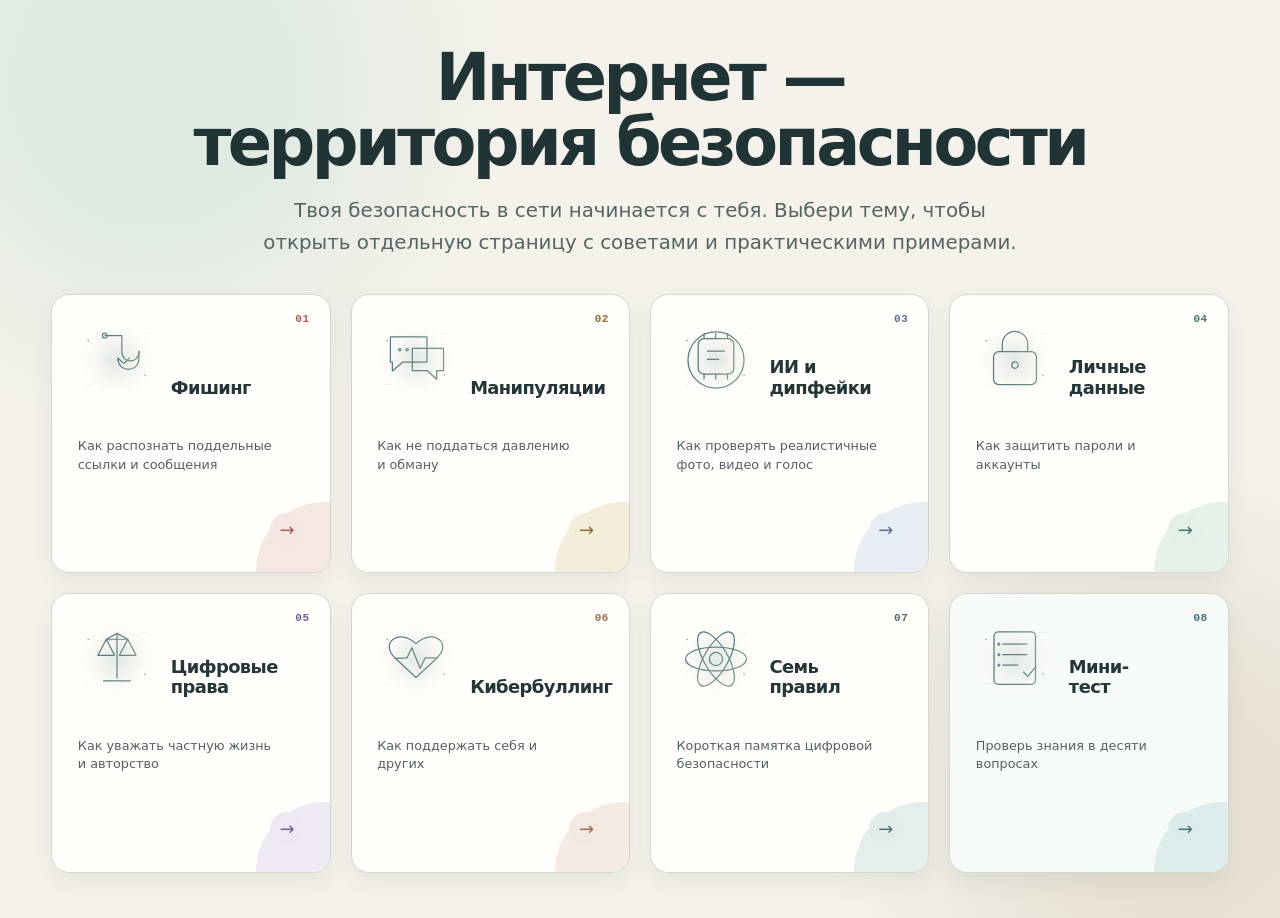
==== commit 70ce19b6: "Обновил дизайн главной страницы" ====
--- a/index.html
+++ b/index.html
@@ -1 +1,31 @@
-<!doctype html><html lang="ru"><head><meta charset="utf-8"><meta name="viewport" content="width=device-width,initial-scale=1"><meta name="theme-color" content="#f3f2ec"><meta name="description" content="Выбери раздел и изучи, как безопасно вести себя в Интернете."><title>Интернет — территория безопасности</title><link rel="stylesheet" href="style.css"><link rel="stylesheet" href="light-theme.css"></head><body class="home-page"><main class="home-main"><section class="home-intro"><h1>Интернет — территория безопасности</h1><p>Твоя безопасность в сети начинается с тебя. Выбери тему, чтобы открыть отдельную страницу с советами и практическими примерами.</p></section><nav class="topic-grid" aria-label="Разделы плаката"><a class="topic-tile" href="topics/phishing.html"><span class="topic-n">01</span><div class="tile-heading"><img src="assets/images/phishing.svg" alt=""><b>Фишинг</b></div><span>Как распознать поддельные ссылки и сообщения</span></a><a class="topic-tile" href="topics/social-engineering.html"><span class="topic-n">02</span><div class="tile-heading"><img src="assets/images/social-engineering.svg" alt=""><b>Манипуляции</b></div><span>Как не поддаться давлению и обману</span></a><a class="topic-tile" href="topics/ai.html"><span class="topic-n">03</span><div class="tile-heading"><img src="assets/images/artificial-intelligence.svg" alt=""><b>ИИ и дипфейки</b></div><span>Как проверять реалистичные фото, видео и голос</span></a><a class="topic-tile" href="topics/data.html"><span class="topic-n">04</span><div class="tile-heading"><img src="assets/images/data-protection.svg" alt=""><b>Личные данные</b></div><span>Как защитить пароли и аккаунты</span></a><a class="topic-tile" href="topics/rights.html"><span class="topic-n">05</span><div class="tile-heading"><img src="assets/images/digital-law.svg" alt=""><b>Цифровые права</b></div><span>Как уважать частную жизнь и авторство</span></a><a class="topic-tile" href="topics/bullying.html"><span class="topic-n">06</span><div class="tile-heading"><img src="assets/images/cyberbullying.svg" alt=""><b>Кибербуллинг</b></div><span>Как поддержать себя и других</span></a><a class="topic-tile" href="topics/rules.html"><span class="topic-n">07</span><div class="tile-heading"><img src="assets/images/security-rules.svg" alt=""><b>Семь правил</b></div><span>Короткая памятка цифровой безопасности</span></a><a class="topic-tile topic-quiz-tile" href="quiz.html"><span class="topic-n">08</span><div class="tile-heading"><img src="assets/images/quiz.svg" alt=""><b>Мини-тест</b></div><span>Проверь знания в десяти вопросах</span></a></nav></main></body></html>+<!doctype html>
+<html lang="ru">
+<head>
+  <meta charset="utf-8">
+  <meta name="viewport" content="width=device-width, initial-scale=1">
+  <meta name="theme-color" content="#f3f2ec">
+  <meta name="description" content="Выбери раздел и изучи, как безопасно вести себя в Интернете.">
+  <title>Интернет — территория безопасности</title>
+  <link rel="stylesheet" href="style.css">
+  <link rel="stylesheet" href="light-theme.css">
+</head>
+<body class="home-page">
+  <main class="home-main">
+    <section class="home-intro" aria-labelledby="poster-title">
+      <h1 id="poster-title">Интернет —<br>территория безопасности</h1>
+      <p>Твоя безопасность в сети начинается с тебя. Выбери тему, чтобы открыть отдельную страницу с советами и практическими примерами.</p>
+    </section>
+
+    <nav class="topic-grid" aria-label="Разделы плаката">
+      <a class="topic-tile tile-phishing" href="topics/phishing.html"><span class="topic-n">01</span><div class="tile-heading"><img src="assets/images/phishing.svg" alt=""><b>Фишинг</b></div><span>Как распознать поддельные ссылки и сообщения</span><i aria-hidden="true">→</i></a>
+      <a class="topic-tile tile-social" href="topics/social-engineering.html"><span class="topic-n">02</span><div class="tile-heading"><img src="assets/images/social-engineering.svg" alt=""><b>Манипуляции</b></div><span>Как не поддаться давлению и обману</span><i aria-hidden="true">→</i></a>
+      <a class="topic-tile tile-ai" href="topics/ai.html"><span class="topic-n">03</span><div class="tile-heading"><img src="assets/images/artificial-intelligence.svg" alt=""><b>ИИ и дипфейки</b></div><span>Как проверять реалистичные фото, видео и голос</span><i aria-hidden="true">→</i></a>
+      <a class="topic-tile tile-data" href="topics/data.html"><span class="topic-n">04</span><div class="tile-heading"><img src="assets/images/data-protection.svg" alt=""><b>Личные данные</b></div><span>Как защитить пароли и аккаунты</span><i aria-hidden="true">→</i></a>
+      <a class="topic-tile tile-rights" href="topics/rights.html"><span class="topic-n">05</span><div class="tile-heading"><img src="assets/images/digital-law.svg" alt=""><b>Цифровые права</b></div><span>Как уважать частную жизнь и авторство</span><i aria-hidden="true">→</i></a>
+      <a class="topic-tile tile-bullying" href="topics/bullying.html"><span class="topic-n">06</span><div class="tile-heading"><img src="assets/images/cyberbullying.svg" alt=""><b>Кибербуллинг</b></div><span>Как поддержать себя и других</span><i aria-hidden="true">→</i></a>
+      <a class="topic-tile tile-rules" href="topics/rules.html"><span class="topic-n">07</span><div class="tile-heading"><img src="assets/images/security-rules.svg" alt=""><b>Семь правил</b></div><span>Короткая памятка цифровой безопасности</span><i aria-hidden="true">→</i></a>
+      <a class="topic-tile tile-quiz" href="quiz.html"><span class="topic-n">08</span><div class="tile-heading"><img src="assets/images/quiz.svg" alt=""><b>Мини-тест</b></div><span>Проверь знания в десяти вопросах</span><i aria-hidden="true">→</i></a>
+    </nav>
+  </main>
+</body>
+</html>
--- a/light-theme.css
+++ b/light-theme.css
@@ -8,3 +8,27 @@
 @media(max-width:800px) and (min-width:701px){.home-main{width:94vw;gap:14px}.home-intro h1{font-size:38px}.home-intro p{font-size:14px}.topic-grid{gap:8px}.topic-tile{padding:12px;gap:9px}.tile-heading{gap:8px;min-height:48px}.tile-heading img{width:48px;height:48px;flex-basis:48px}.topic-tile b{font-size:13px}.topic-tile>span:last-child{font-size:10px}}
 @media(max-width:700px){.home-page{height:auto;min-height:100svh;overflow-y:auto}.home-main{width:min(620px,92vw);gap:16px;padding:27px 0}.home-intro{padding:0 5px}.home-intro h1{font-size:clamp(32px,8vw,44px);letter-spacing:-1px;margin-bottom:10px}.home-intro p{font-size:15px;line-height:1.5}.topic-grid{grid-template-columns:repeat(2,minmax(0,1fr));gap:9px}.topic-tile{padding:15px;gap:10px}.tile-heading{min-height:0;gap:9px;padding-right:16px}.tile-heading img{width:48px;height:48px;flex-basis:48px}.topic-tile b{font-size:14px}.topic-tile>span:last-child{font-size:11px}.topic-n{top:8px;right:9px;font-size:9px}}
 @media(max-width:360px){.home-intro h1{font-size:30px}.topic-tile{padding:12px}.tile-heading{gap:6px}.tile-heading img{width:39px;height:39px;flex-basis:39px}.topic-tile b{font-size:12px}.topic-tile>span:last-child{font-size:10px}}
+
+/* Главная: крупная композиция из восьми тематических карточек. */
+.home-page{min-height:100svh;height:auto;overflow-x:hidden;overflow-y:auto;background:radial-gradient(circle at 12% 9%,#dfeae1 0 8%,transparent 26%),radial-gradient(circle at 92% 88%,#e6e1d3 0 7%,transparent 25%),#f5f2eb}
+.home-main{width:min(1320px,92vw);min-height:100svh;margin:0 auto;padding:clamp(38px,5vh,72px) 0;display:flex;flex-direction:column;justify-content:center;gap:clamp(28px,4vh,48px)}
+.home-intro{max-width:940px;text-align:center;margin:0 auto;padding:0}
+.home-kicker{display:inline-block;margin:0 0 14px;padding:6px 12px;border:1px solid #aebdb4;border-radius:99px;color:#486b5f;font:600 10px var(--mono);letter-spacing:1.1px;text-transform:uppercase;background:#f8faf5}
+.home-intro h1{margin:0;color:#203335;font-size:clamp(48px,5.1vw,76px);line-height:.99;letter-spacing:-3.5px;font-weight:800}
+.home-intro p:last-child{max-width:760px;margin:21px auto 0;color:#566461;font-size:clamp(16px,1.55vw,21px);line-height:1.58}
+.topic-grid{width:100%;display:grid;grid-template-columns:repeat(4,minmax(0,1fr));gap:clamp(14px,1.55vw,24px)}
+.topic-tile{position:relative;aspect-ratio:1/1;min-height:228px;padding:clamp(20px,2vw,29px);display:flex;flex-direction:column;justify-content:space-between;gap:16px;overflow:hidden;border:1px solid #d3d7cf;border-radius:18px;background:#fffefa;box-shadow:0 9px 22px rgba(45,63,54,.07);transition:transform .2s ease,box-shadow .2s ease,border-color .2s ease}
+.topic-tile::after{content:'';position:absolute;width:138px;height:138px;right:-64px;bottom:-68px;border-radius:50%;background:var(--tile-soft,#eaf0e9);opacity:.9;transition:transform .25s ease}
+.topic-tile:hover{transform:translateY(-7px);border-color:var(--tile-line,#9aafa3);background:#fffefa;box-shadow:0 18px 30px rgba(45,63,54,.12)}
+.topic-tile:hover::after{transform:scale(1.2)}
+.topic-n{position:absolute;right:20px;top:18px;z-index:1;color:var(--tile-accent,#537b6a);font:600 11px var(--mono);letter-spacing:.6px}
+.tile-heading{position:relative;z-index:1;display:flex;align-items:center;gap:15px;min-height:78px;padding:0 35px 0 0}
+.tile-heading img{width:78px;height:78px;flex:0 0 78px;object-fit:contain;filter:saturate(.75)}
+.topic-tile b{font-size:clamp(17px,1.4vw,21px);line-height:1.15;letter-spacing:-.6px;color:#243638}
+.topic-tile>span:last-of-type{position:relative;z-index:1;display:block;max-width:90%;color:#53615f;font-size:clamp(12px,1vw,15px);line-height:1.45}
+.topic-tile i{position:relative;z-index:1;align-self:flex-end;width:34px;height:34px;display:grid;place-items:center;border-radius:50%;font-style:normal;font-size:18px;color:var(--tile-accent,#537b6a);background:var(--tile-soft,#eaf0e9);transition:transform .2s ease}
+.topic-tile:hover i{transform:translateX(4px)}
+.tile-phishing{--tile-accent:#a75e58;--tile-soft:#f4e6e2;--tile-line:#d6a9a0}.tile-social{--tile-accent:#8c6c38;--tile-soft:#f3ecd9;--tile-line:#d6c18c}.tile-ai{--tile-accent:#5b718c;--tile-soft:#e7edf4;--tile-line:#aabbce}.tile-data{--tile-accent:#447764;--tile-soft:#e3f0e8;--tile-line:#9bc0aa}.tile-rights{--tile-accent:#765e8d;--tile-soft:#eee8f4;--tile-line:#c1aed4}.tile-bullying{--tile-accent:#a06c55;--tile-soft:#f4e9e1;--tile-line:#d6b49f}.tile-rules{--tile-accent:#516f70;--tile-soft:#e1edeb;--tile-line:#a4c2be}.tile-quiz{--tile-accent:#426f73;--tile-soft:#dcecea;--tile-line:#99b9b4;background:#f7fbf8}
+@media(max-width:1050px){.home-main{width:min(1020px,92vw);padding-block:42px;justify-content:flex-start}.topic-grid{gap:14px}.topic-tile{min-height:180px;border-radius:15px;padding:18px}.tile-heading{min-height:59px;gap:10px}.tile-heading img{width:59px;height:59px;flex-basis:59px}.topic-tile b{font-size:16px}.topic-tile>span:last-of-type{font-size:12px}.topic-n{right:14px;top:12px}}
+@media(max-width:700px){.home-main{width:min(620px,90vw);min-height:100svh;padding:38px 0 46px;gap:30px}.home-intro h1{font-size:clamp(42px,11vw,58px);letter-spacing:-2.3px}.home-intro p:last-child{margin-top:16px;font-size:16px}.topic-grid{grid-template-columns:repeat(2,minmax(0,1fr));gap:12px}.topic-tile{min-height:0;border-radius:14px;padding:16px}.tile-heading{min-height:57px;gap:9px;padding-right:15px}.tile-heading img{width:55px;height:55px;flex-basis:55px}.topic-tile b{font-size:15px;line-height:1.15}.topic-tile>span:last-of-type{max-width:100%;font-size:11px;line-height:1.4}.topic-tile i{width:29px;height:29px;font-size:16px}.topic-n{right:12px;top:10px;font-size:9px}}
+@media(max-width:390px){.home-main{width:92vw;padding-top:28px;gap:24px}.home-kicker{font-size:8px;margin-bottom:10px}.home-intro h1{font-size:38px}.home-intro p:last-child{font-size:14px}.topic-grid{gap:9px}.topic-tile{padding:13px;border-radius:12px}.tile-heading{min-height:47px;gap:6px}.tile-heading img{width:45px;height:45px;flex-basis:45px}.topic-tile b{font-size:13px}.topic-tile>span:last-of-type{font-size:10px}.topic-tile i{width:26px;height:26px;font-size:14px}}
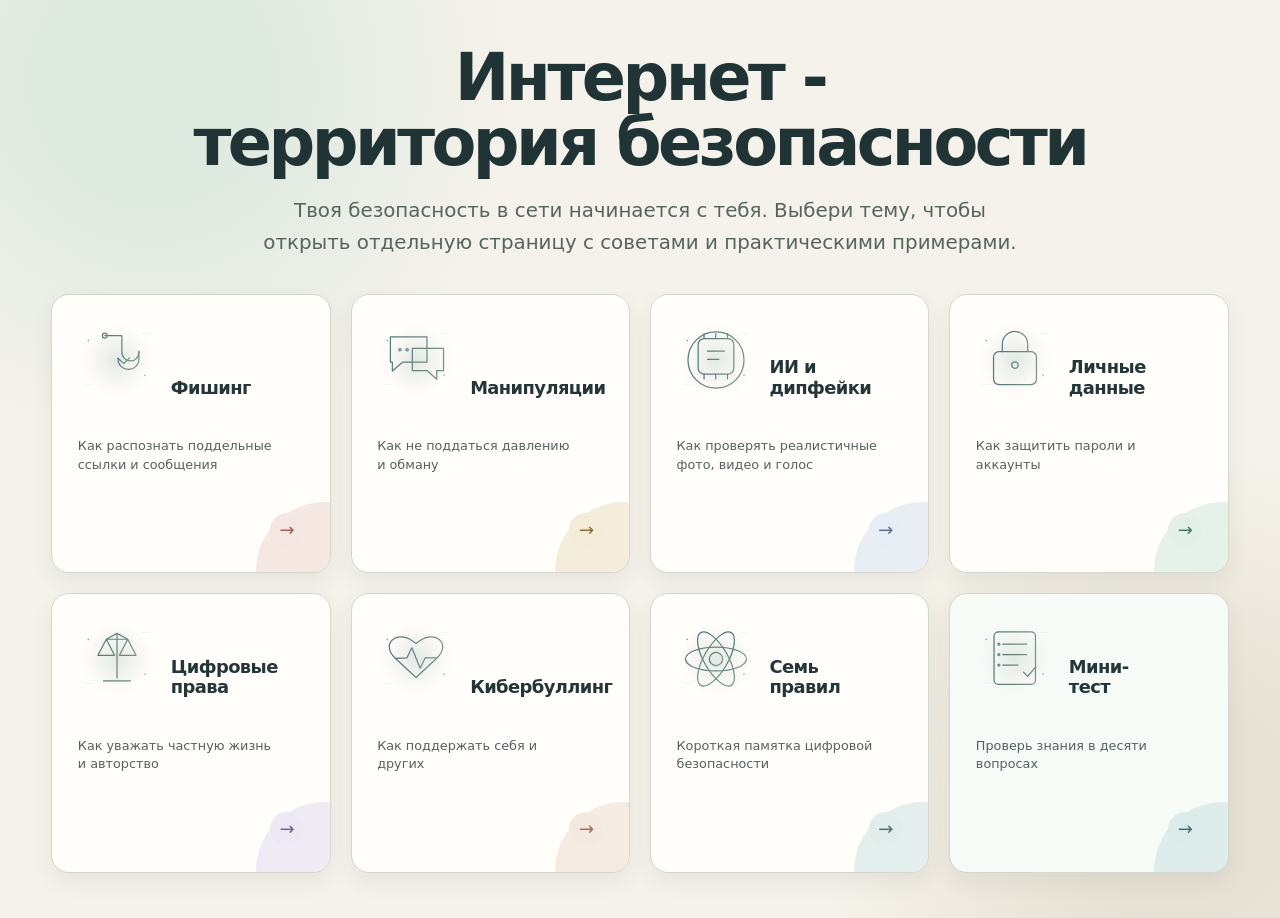
==== commit 1212ead6: "Обновил вопросы и текст" ====
--- a/index.html
+++ b/index.html
@@ -5,26 +5,26 @@
   <meta name="viewport" content="width=device-width, initial-scale=1">
   <meta name="theme-color" content="#f3f2ec">
   <meta name="description" content="Выбери раздел и изучи, как безопасно вести себя в Интернете.">
-  <title>Интернет — территория безопасности</title>
+  <title>Интернет - территория безопасности</title>
   <link rel="stylesheet" href="style.css">
   <link rel="stylesheet" href="light-theme.css">
 </head>
 <body class="home-page">
   <main class="home-main">
     <section class="home-intro" aria-labelledby="poster-title">
-      <h1 id="poster-title">Интернет —<br>территория безопасности</h1>
+      <h1 id="poster-title">Интернет -<br>территория безопасности</h1>
       <p>Твоя безопасность в сети начинается с тебя. Выбери тему, чтобы открыть отдельную страницу с советами и практическими примерами.</p>
     </section>
 
     <nav class="topic-grid" aria-label="Разделы плаката">
-      <a class="topic-tile tile-phishing" href="topics/phishing.html"><span class="topic-n">01</span><div class="tile-heading"><img src="assets/images/phishing.svg" alt=""><b>Фишинг</b></div><span>Как распознать поддельные ссылки и сообщения</span><i aria-hidden="true">→</i></a>
-      <a class="topic-tile tile-social" href="topics/social-engineering.html"><span class="topic-n">02</span><div class="tile-heading"><img src="assets/images/social-engineering.svg" alt=""><b>Манипуляции</b></div><span>Как не поддаться давлению и обману</span><i aria-hidden="true">→</i></a>
-      <a class="topic-tile tile-ai" href="topics/ai.html"><span class="topic-n">03</span><div class="tile-heading"><img src="assets/images/artificial-intelligence.svg" alt=""><b>ИИ и дипфейки</b></div><span>Как проверять реалистичные фото, видео и голос</span><i aria-hidden="true">→</i></a>
-      <a class="topic-tile tile-data" href="topics/data.html"><span class="topic-n">04</span><div class="tile-heading"><img src="assets/images/data-protection.svg" alt=""><b>Личные данные</b></div><span>Как защитить пароли и аккаунты</span><i aria-hidden="true">→</i></a>
-      <a class="topic-tile tile-rights" href="topics/rights.html"><span class="topic-n">05</span><div class="tile-heading"><img src="assets/images/digital-law.svg" alt=""><b>Цифровые права</b></div><span>Как уважать частную жизнь и авторство</span><i aria-hidden="true">→</i></a>
-      <a class="topic-tile tile-bullying" href="topics/bullying.html"><span class="topic-n">06</span><div class="tile-heading"><img src="assets/images/cyberbullying.svg" alt=""><b>Кибербуллинг</b></div><span>Как поддержать себя и других</span><i aria-hidden="true">→</i></a>
-      <a class="topic-tile tile-rules" href="topics/rules.html"><span class="topic-n">07</span><div class="tile-heading"><img src="assets/images/security-rules.svg" alt=""><b>Семь правил</b></div><span>Короткая памятка цифровой безопасности</span><i aria-hidden="true">→</i></a>
-      <a class="topic-tile tile-quiz" href="quiz.html"><span class="topic-n">08</span><div class="tile-heading"><img src="assets/images/quiz.svg" alt=""><b>Мини-тест</b></div><span>Проверь знания в десяти вопросах</span><i aria-hidden="true">→</i></a>
+      <a class="topic-tile tile-phishing" href="topics/phishing.html"><div class="tile-heading"><img src="assets/images/phishing.svg" alt=""><b>Фишинг</b></div><span>Как распознать поддельные ссылки и сообщения</span><i aria-hidden="true">→</i></a>
+      <a class="topic-tile tile-social" href="topics/social-engineering.html"><div class="tile-heading"><img src="assets/images/social-engineering.svg" alt=""><b>Манипуляции</b></div><span>Как не поддаться давлению и обману</span><i aria-hidden="true">→</i></a>
+      <a class="topic-tile tile-ai" href="topics/ai.html"><div class="tile-heading"><img src="assets/images/artificial-intelligence.svg" alt=""><b>ИИ и дипфейки</b></div><span>Как проверять реалистичные фото, видео и голос</span><i aria-hidden="true">→</i></a>
+      <a class="topic-tile tile-data" href="topics/data.html"><div class="tile-heading"><img src="assets/images/data-protection.svg" alt=""><b>Личные данные</b></div><span>Как защитить пароли и аккаунты</span><i aria-hidden="true">→</i></a>
+      <a class="topic-tile tile-rights" href="topics/rights.html"><div class="tile-heading"><img src="assets/images/digital-law.svg" alt=""><b>Цифровые права</b></div><span>Как уважать частную жизнь и авторство</span><i aria-hidden="true">→</i></a>
+      <a class="topic-tile tile-bullying" href="topics/bullying.html"><div class="tile-heading"><img src="assets/images/cyberbullying.svg" alt=""><b>Кибербуллинг</b></div><span>Как поддержать себя и других</span><i aria-hidden="true">→</i></a>
+      <a class="topic-tile tile-rules" href="topics/rules.html"><div class="tile-heading"><img src="assets/images/security-rules.svg" alt=""><b>Семь правил</b></div><span>Короткая памятка цифровой безопасности</span><i aria-hidden="true">→</i></a>
+      <a class="topic-tile tile-quiz" href="quiz.html"><div class="tile-heading"><img src="assets/images/quiz.svg" alt=""><b>Мини-тест</b></div><span>Проверь знания в десяти вопросах</span><i aria-hidden="true">→</i></a>
     </nav>
   </main>
 </body>
